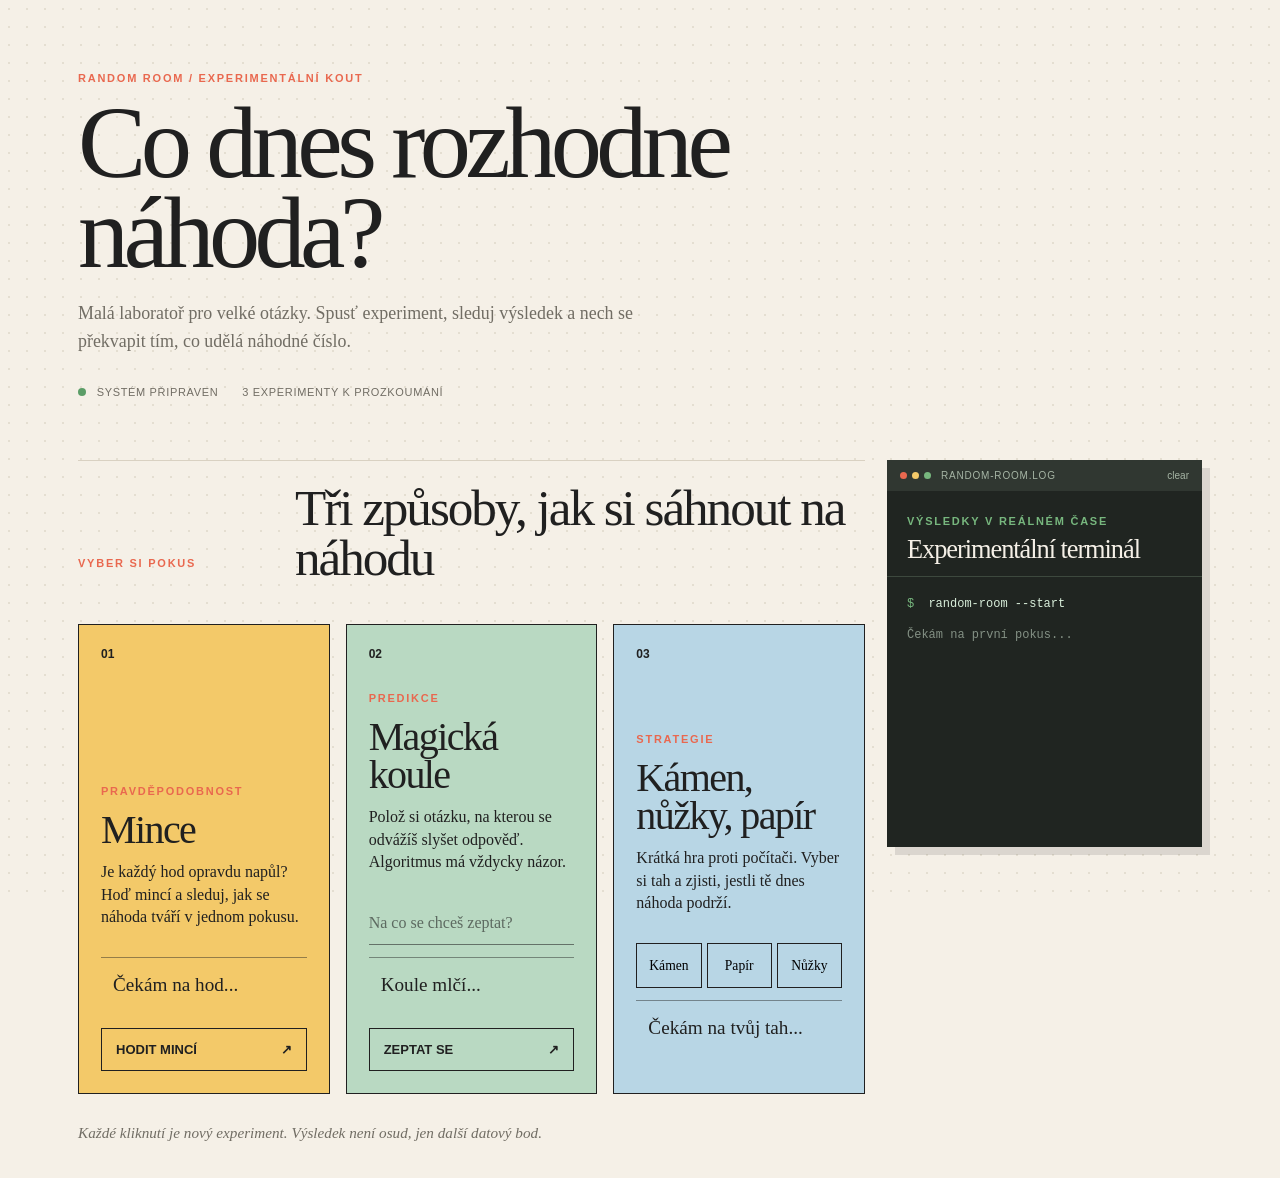
==== randomroom1.html @ ba0a5d29 "- random room 1.0" ====
<!DOCTYPE html>
<html lang="cs">
<head>
    <meta charset="UTF-8">
    <meta name="viewport" content="width=device-width, initial-scale=1.0">
    <title>Random Room | Laboratoř náhody</title>
    <link rel="stylesheet" href="welcome.css">
</head>
<body>
    <main class="shell">
        <header class="hero">
            <p class="eyebrow">random room / experimentální kout</p>
            <h1>Co dnes rozhodne náhoda?</h1>
            <p class="intro">Malá laboratoř pro velké otázky. Spusť experiment, sleduj výsledek a nech se překvapit tím, co udělá náhodné číslo.</p>
            <div class="hero-meta">
                <span><i class="status-dot"></i> systém připraven</span>
                <span>3 experimenty k prozkoumání</span>
            </div>
        </header>

        <div class="lab-layout">
            <section class="experiments" aria-labelledby="experiment-heading">
                <div class="section-heading">
                    <p class="eyebrow">vyber si pokus</p>
                    <h2 id="experiment-heading">Tři způsoby, jak si sáhnout na náhodu</h2>
                </div>

                <article class="experiment-card coin-card">
                <div class="card-number">01</div>
                <div class="card-content">
                    <p class="card-label">pravděpodobnost</p>
                    <h3>Mince</h3>
                    <p>Je každý hod opravdu napůl? Hoď mincí a sleduj, jak se náhoda tváří v jednom pokusu.</p>
                    <div class="result" id="coin-result" aria-live="polite">Čekám na hod...</div>
                    <button class="action-button" id="flip-button" type="button">Hodit mincí <span aria-hidden="true">↗</span></button>
                </div>
                </article>

                <article class="experiment-card magic-card">
                <div class="card-number">02</div>
                <div class="card-content">
                    <p class="card-label">predikce</p>
                    <h3>Magická koule</h3>
                    <p>Polož si otázku, na kterou se odvážíš slyšet odpověď. Algoritmus má vždycky názor.</p>
                    <label class="sr-only" for="question-input">Tvoje otázka</label>
                    <input id="question-input" type="text" placeholder="Na co se chceš zeptat?" autocomplete="off">
                    <div class="result" id="magic-result" aria-live="polite">Koule mlčí...</div>
                    <button class="action-button" id="ask-button" type="button">Zeptat se <span aria-hidden="true">↗</span></button>
                </div>
                </article>

                <article class="experiment-card game-card">
                <div class="card-number">03</div>
                <div class="card-content">
                    <p class="card-label">strategie</p>
                    <h3>Kámen, nůžky, papír</h3>
                    <p>Krátká hra proti počítači. Vyber si tah a zjisti, jestli tě dnes náhoda podrží.</p>
                    <div class="choice-row" role="group" aria-label="Vyber tah">
                        <button class="choice-button" data-choice="0" type="button">Kámen</button>
                        <button class="choice-button" data-choice="1" type="button">Papír</button>
                        <button class="choice-button" data-choice="2" type="button">Nůžky</button>
                    </div>
                    <div class="result" id="game-result" aria-live="polite">Čekám na tvůj tah...</div>
                </div>
                </article>
            </section>

            <aside class="terminal" aria-labelledby="terminal-heading">
                <div class="terminal-topbar">
                    <div class="terminal-lights" aria-hidden="true"><i></i><i></i><i></i></div>
                    <span>random-room.log</span>
                    <button id="clear-terminal" type="button">clear</button>
                </div>
                <div class="terminal-heading">
                    <p class="eyebrow">výsledky v reálném čase</p>
                    <h2 id="terminal-heading">Experimentální terminál</h2>
                </div>
                <div class="terminal-output" id="terminal-output" role="log" aria-live="polite" aria-label="Historie výsledků">
                    <p><span class="terminal-prompt">$</span> random-room --start</p>
                    <p class="terminal-muted">Čekám na první pokus...</p>
                </div>
            </aside>
        </div>

        <footer class="footer-note">Každé kliknutí je nový experiment. Výsledek není osud, jen další datový bod.</footer>
    </main>

    <script src="terminal.js" defer></script>
    <script src="coinFlip.js" defer></script>
    <script src="magic8Ball.js" defer></script>
    <script src="rockPaperScissors.js" defer></script>
</body>
</html>
---- welcome.css ----
:root {
	--ink: #202020;
	--muted: #716d64;
	--paper: #f5f0e7;
	--line: #d9d1c2;
	--coral: #e9684f;
	--yellow: #f3c969;
	--mint: #b9d9c2;
	--blue: #b8d6e5;
}

* { box-sizing: border-box; }

body {
	margin: 0;
	color: var(--ink);
	background: var(--paper);
	font-family: Georgia, "Times New Roman", serif;
}

body::before {
	position: fixed;
	inset: 0;
	z-index: -1;
	content: "";
	opacity: .38;
	background-image: radial-gradient(#c9bfaf 1px, transparent 1px);
	background-size: 18px 18px;
}

.shell { max-width: 1180px; margin: 0 auto; padding: 44px 28px 36px; }
.hero { max-width: 780px; padding: 28px 0 62px; }
.eyebrow, .card-label { margin: 0 0 13px; color: var(--coral); font: 700 11px/1.2 Arial, sans-serif; letter-spacing: .16em; text-transform: uppercase; }
h1, h2, h3, p { margin-top: 0; }
h1 { max-width: 700px; margin-bottom: 22px; font-size: clamp(3.3rem, 8vw, 7.2rem); font-weight: 400; line-height: .88; letter-spacing: -.055em; }
.intro { max-width: 580px; color: var(--muted); font-size: 1.12rem; line-height: 1.55; }
.hero-meta { display: flex; gap: 24px; margin-top: 30px; color: var(--muted); font: 11px Arial, sans-serif; letter-spacing: .06em; text-transform: uppercase; }
.status-dot { display: inline-block; width: 8px; height: 8px; margin-right: 7px; border-radius: 50%; background: #5b9d67; }
.section-heading { display: flex; align-items: end; justify-content: space-between; gap: 24px; margin-bottom: 25px; border-top: 1px solid var(--line); padding-top: 22px; }
h2 { max-width: 570px; margin-bottom: 0; font-size: clamp(2rem, 4vw, 3.7rem); font-weight: 400; line-height: .98; letter-spacing: -.04em; }
.lab-layout { display: grid; grid-template-columns: minmax(0, 1fr) 315px; gap: 22px; align-items: start; }
.experiments { display: grid; grid-template-columns: repeat(3, 1fr); gap: 16px; }
.experiments .section-heading { grid-column: 1 / -1; }
.experiment-card { min-height: 470px; display: flex; flex-direction: column; padding: 22px; border: 1px solid var(--ink); }
.coin-card { background: var(--yellow); }
.magic-card { background: var(--mint); }
.game-card { background: var(--blue); }
.card-number { font: 700 12px Arial, sans-serif; }
.card-content { display: flex; flex: 1; flex-direction: column; justify-content: end; }
h3 { margin-bottom: 12px; font-size: 2.5rem; font-weight: 400; line-height: .95; letter-spacing: -.04em; }
.card-content > p:not(.card-label) { min-height: 75px; margin-bottom: 21px; font-size: 1rem; line-height: 1.4; }
.result { min-height: 57px; margin-bottom: 14px; padding: 16px 12px; border-top: 1px solid rgba(32,32,32,.45); font-size: 1.2rem; line-height: 1.1; }
.result-pop { animation: pop .3s ease-out; }
@keyframes pop { from { transform: translateY(8px); opacity: 0; } to { transform: translateY(0); opacity: 1; } }
button, input { font: inherit; }
button { cursor: pointer; }
.action-button { display: flex; align-items: center; justify-content: space-between; width: 100%; padding: 13px 14px; border: 1px solid var(--ink); color: var(--ink); background: transparent; font: 700 13px Arial, sans-serif; text-transform: uppercase; }
.action-button:hover, .choice-button:hover, .choice-button:focus-visible { background: var(--ink); color: var(--paper); }
input { width: 100%; margin-bottom: 12px; padding: 12px 0; border: 0; border-bottom: 1px solid rgba(32,32,32,.55); outline: 0; color: var(--ink); background: transparent; }
input::placeholder { color: rgba(32,32,32,.6); }
.choice-row { display: grid; grid-template-columns: repeat(3, 1fr); gap: 5px; margin-bottom: 12px; }
.choice-button { min-height: 45px; padding: 5px; border: 1px solid var(--ink); background: transparent; font-size: .85rem; }
.footer-note { margin-top: 30px; color: var(--muted); font-size: .95rem; font-style: italic; }
.sr-only { position: absolute; width: 1px; height: 1px; overflow: hidden; clip: rect(0, 0, 0, 0); }
.terminal { position: sticky; top: 22px; overflow: hidden; color: #d9efdb; background: #202521; box-shadow: 8px 8px 0 rgba(32,32,32,.12); }
.terminal-topbar { display: grid; grid-template-columns: auto 1fr auto; align-items: center; gap: 10px; padding: 10px 13px; color: #a5b4a4; background: #303731; font: 10px Arial, sans-serif; letter-spacing: .08em; text-transform: uppercase; }
.terminal-lights { display: flex; gap: 5px; }
.terminal-lights i { display: block; width: 7px; height: 7px; border-radius: 50%; background: #e9684f; }
.terminal-lights i:nth-child(2) { background: #f3c969; }
.terminal-lights i:nth-child(3) { background: #77b77e; }
.terminal-topbar button { padding: 0; border: 0; color: #a5b4a4; background: transparent; font: 10px Arial, sans-serif; cursor: pointer; }
.terminal-topbar button:hover { color: #fff; }
.terminal-heading { padding: 24px 20px 13px; border-bottom: 1px solid #3d493e; }
.terminal .eyebrow { margin-bottom: 9px; color: #77b77e; }
.terminal h2 { color: #f5f0e7; font-size: 1.65rem; }
.terminal-output { min-height: 270px; max-height: 390px; overflow: auto; padding: 18px 20px 24px; font: 12px/1.55 "SFMono-Regular", Consolas, monospace; }
.terminal-output p { margin: 0 0 12px; overflow-wrap: anywhere; }
.terminal-prompt { margin-right: 7px; color: #77b77e; }
.terminal-muted { color: #839084; }
.terminal-entry { color: #d9efdb; }
.terminal-entry time { display: block; margin-bottom: 2px; color: #839084; font-size: 10px; }

@media (max-width: 800px) {
	.shell { padding: 25px 18px; }
	.hero { padding-bottom: 45px; }
	.hero-meta { flex-direction: column; gap: 10px; }
	.section-heading { display: block; }
	.section-heading .eyebrow { margin-bottom: 15px; }
	.experiments { grid-template-columns: 1fr; }
	.experiment-card { min-height: 390px; }
	.lab-layout { grid-template-columns: 1fr; }
	.terminal { position: static; }
}
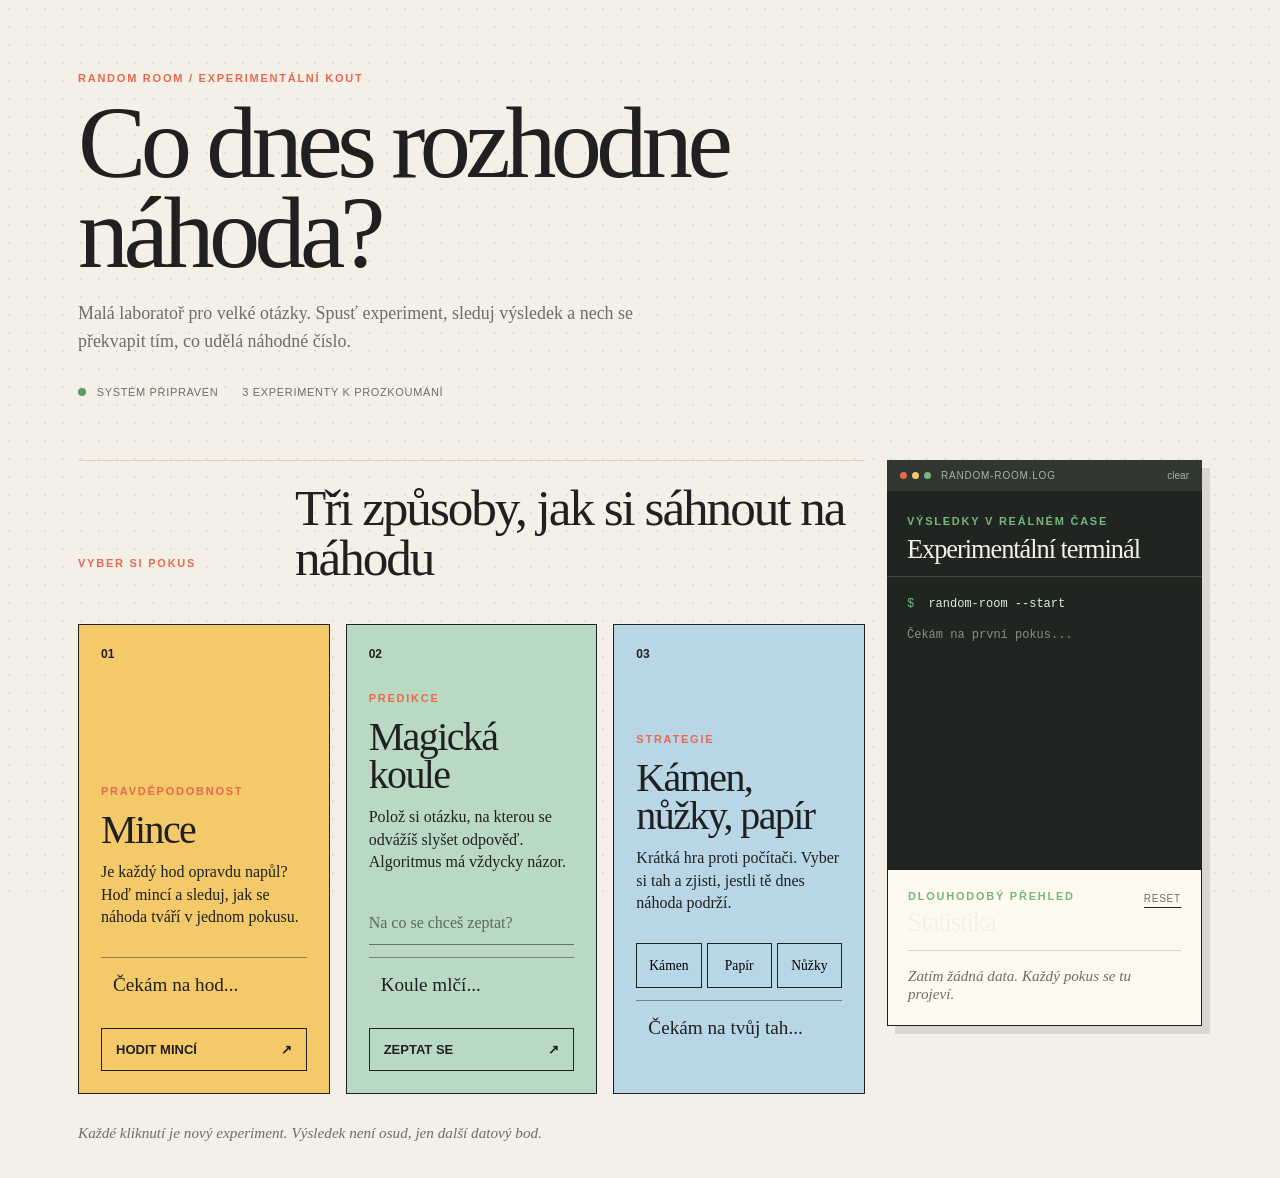
==== commit 6db18760: "- statistics - new feature" ====
--- a/randomroom1.html
+++ b/randomroom1.html
@@ -79,6 +79,16 @@
                     <p><span class="terminal-prompt">$</span> random-room --start</p>
                     <p class="terminal-muted">Čekám na první pokus...</p>
                 </div>
+                <section class="statistics" aria-labelledby="statistics-heading">
+                    <div class="statistics-heading">
+                        <div>
+                            <p class="eyebrow">dlouhodobý přehled</p>
+                            <h2 id="statistics-heading">Statistika</h2>
+                        </div>
+                        <button id="clear-statistics" type="button">reset</button>
+                    </div>
+                    <div id="statistics-output" aria-live="polite"></div>
+                </section>
             </aside>
         </div>
 
@@ -86,6 +96,7 @@
     </main>
 
     <script src="terminal.js" defer></script>
+    <script src="statistics.js" defer></script>
     <script src="coinFlip.js" defer></script>
     <script src="magic8Ball.js" defer></script>
     <script src="rockPaperScissors.js" defer></script>
--- a/welcome.css
+++ b/welcome.css
@@ -79,6 +79,22 @@
 .terminal-muted { color: #839084; }
 .terminal-entry { color: #d9efdb; }
 .terminal-entry time { display: block; margin-bottom: 2px; color: #839084; font-size: 10px; }
+.statistics { margin-top: 22px; padding: 20px; border: 1px solid var(--ink); background: #fffaf0; box-shadow: 8px 8px 0 rgba(32,32,32,.12); }
+.statistics-heading { display: flex; align-items: start; justify-content: space-between; gap: 12px; padding-bottom: 14px; border-bottom: 1px solid var(--line); }
+.statistics .eyebrow { margin-bottom: 7px; }
+.statistics h2 { font-size: 1.65rem; }
+.statistics-heading button { padding: 3px 0; border: 0; border-bottom: 1px solid var(--ink); color: var(--muted); background: transparent; font: 10px Arial, sans-serif; letter-spacing: .08em; text-transform: uppercase; }
+.statistics-heading button:hover { color: var(--coral); border-color: var(--coral); }
+.stat-group { padding: 14px 0 3px; border-bottom: 1px solid var(--line); }
+.stat-group:last-child { border-bottom: 0; }
+.stat-group-title { display: flex; justify-content: space-between; gap: 10px; margin-bottom: 8px; font: 700 11px Arial, sans-serif; letter-spacing: .08em; text-transform: uppercase; }
+.stat-total { color: var(--muted); font-weight: 400; }
+.stat-row { display: grid; grid-template-columns: minmax(0, 1fr) auto; gap: 8px; margin: 7px 0; font: 12px/1.2 Arial, sans-serif; }
+.stat-label { overflow-wrap: anywhere; }
+.stat-value { color: var(--muted); white-space: nowrap; }
+.stat-bar { grid-column: 1 / -1; height: 4px; background: var(--line); }
+.stat-bar span { display: block; height: 100%; background: var(--coral); transition: width .3s ease; }
+.statistics-empty { margin: 16px 0 2px; color: var(--muted); font-size: .95rem; font-style: italic; }
 
 @media (max-width: 800px) {
 	.shell { padding: 25px 18px; }
@@ -90,4 +106,5 @@
 	.experiment-card { min-height: 390px; }
 	.lab-layout { grid-template-columns: 1fr; }
 	.terminal { position: static; }
+	.statistics { margin-bottom: 8px; }
 }
